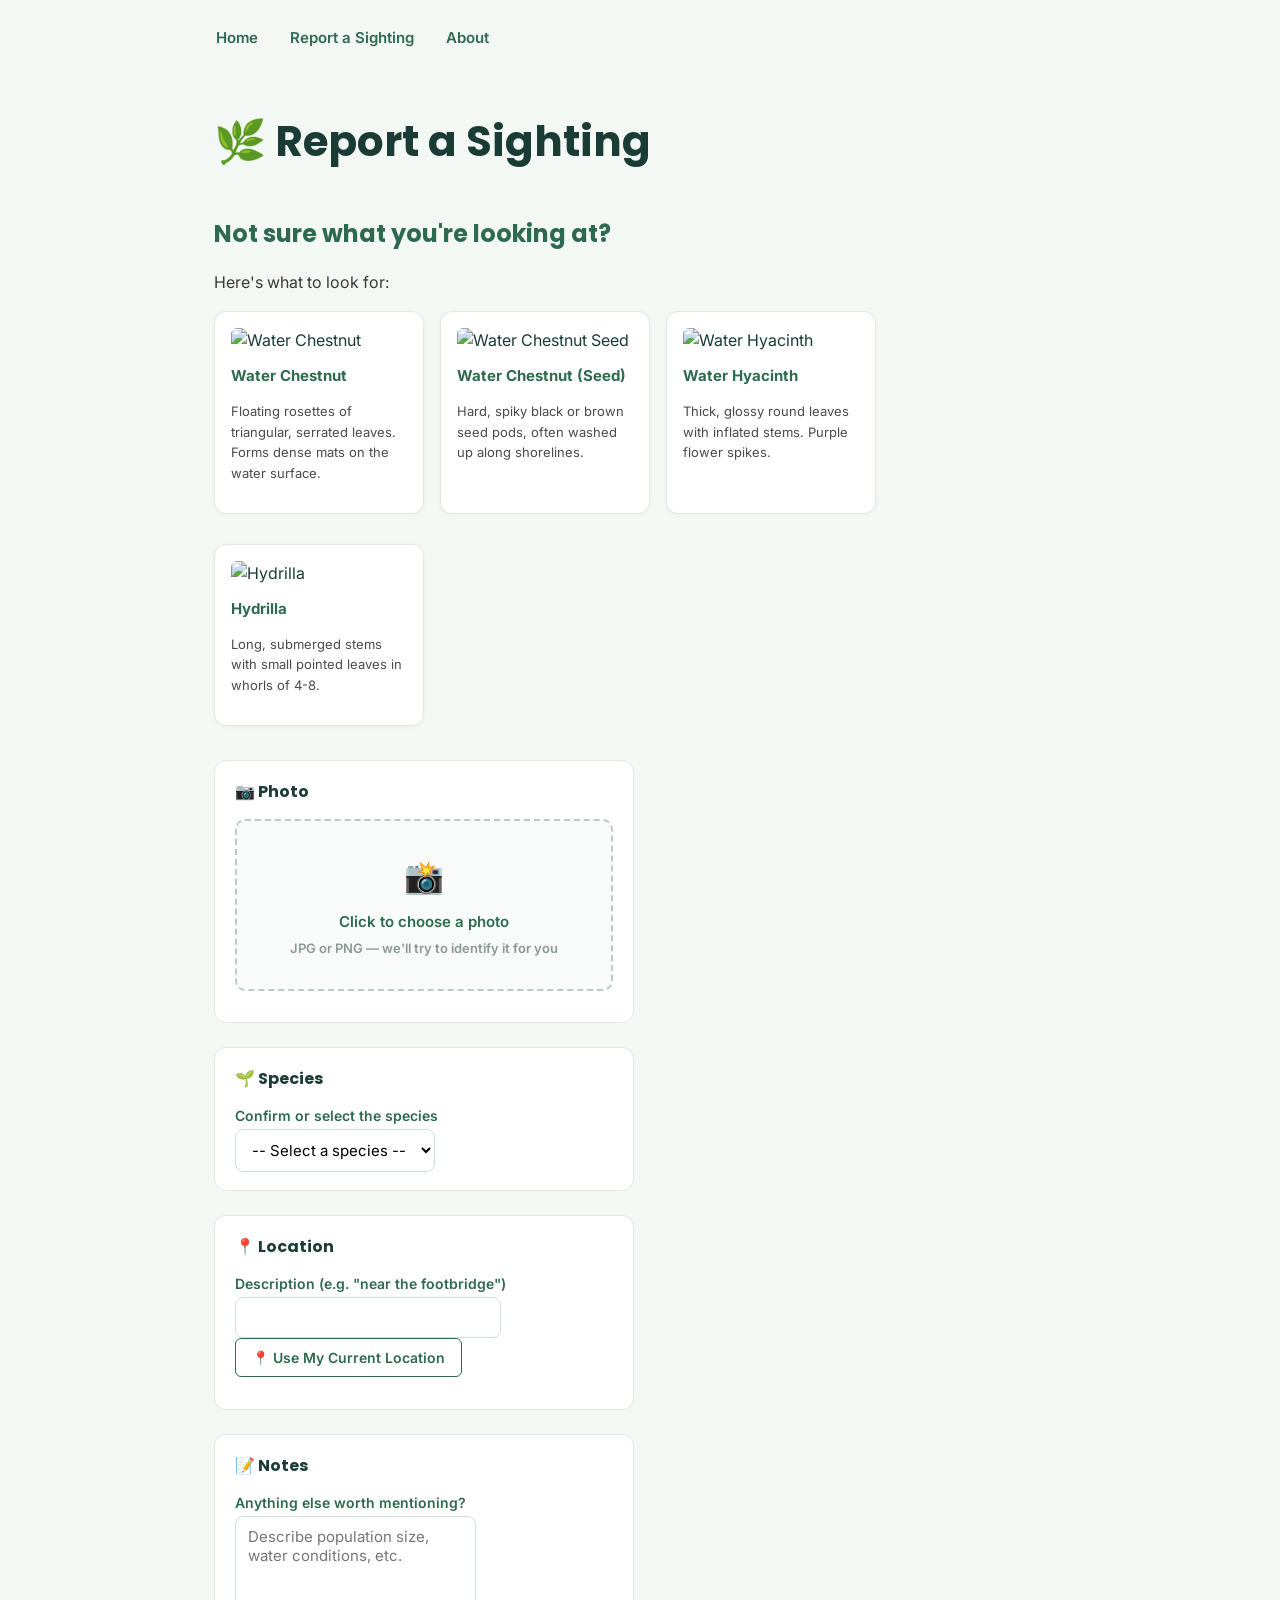
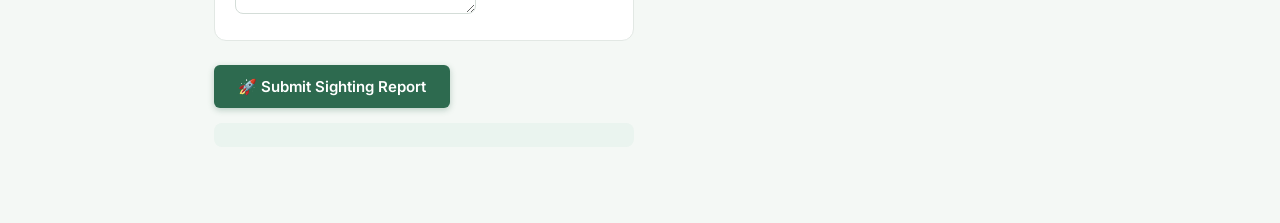
==== report.html @ e1253d5f "Add files via upload" ====
<!DOCTYPE html>
<html>
<head>
  <title>Report a Sighting</title>
  <link rel="stylesheet" href="style.css">
  <link rel="preconnect" href="https://fonts.googleapis.com">
  <link href="https://fonts.googleapis.com/css2?family=Poppins:wght@600;700&family=Inter:wght@400;500;600&display=swap" rel="stylesheet">
  <script src="https://cdn.jsdelivr.net/npm/@tensorflow/tfjs@latest/dist/tf.min.js"></script>
  <script src="https://cdn.jsdelivr.net/npm/@teachablemachine/image@latest/dist/teachablemachine-image.min.js"></script>
</head>
<body>
  <nav>
    <a href="index.html">Home</a>
    <a href="report.html">Report a Sighting</a>
    <a href="about.html">About</a>
  </nav>

  <h1>🌿 Report a Sighting</h1>

  <div class="id-guide">
    <h2>Not sure what you're looking at?</h2>
    <p>Here's what to look for:</p>
    <div class="species-cards">
      <div class="species-card">
        <img src="images/water chestnuts/waterchestnut3_460.jpg" alt="Water Chestnut">
        <strong>Water Chestnut</strong>
        <p>Floating rosettes of triangular, serrated leaves. Forms dense mats on the water surface.</p>
      </div>
      <div class="species-card">
        <img src="images/water chestnut seeds/images (2).jpeg" alt="Water Chestnut Seed">
        <strong>Water Chestnut (Seed)</strong>
        <p>Hard, spiky black or brown seed pods, often washed up along shorelines.</p>
      </div>
      <div class="species-card">
        <img src="images/water hyacinth/Eichhornia_crassipes_FlickrCommons_Andreas_Kay.jpg" alt="Water Hyacinth">
        <strong>Water Hyacinth</strong>
        <p>Thick, glossy round leaves with inflated stems. Purple flower spikes.</p>
      </div>
      <div class="species-card">
        <img src="images/hydrilla/test.jpg" alt="Hydrilla">
        <strong>Hydrilla</strong>
        <p>Long, submerged stems with small pointed leaves in whorls of 4-8.</p>
      </div>
    </div>
  </div>

  <form id="sighting-form">

    <div class="form-section">
      <h3>📷 Photo</h3>
      <label for="photo" class="photo-dropzone">
        <span class="dropzone-icon">📸</span>
        <span class="dropzone-text">Click to choose a photo</span>
        <span class="dropzone-subtext">JPG or PNG — we'll try to identify it for you</span>
      </label>
      <input type="file" id="photo" accept="image/jpeg,image/png" style="display:none;">
      
      <p id="photo-filename"></p>
      
      <div id="preview-container" style="display:none; margin-top: 15px; text-align: center;">
        <img id="preview-image" src="#" alt="Sighting Preview" style="max-width: 100%; max-height: 250px; border-radius: 8px; border: 2px dashed #ccc;">
      </div>

      <div id="id-suggestion-box" class="id-suggestion-box" style="display:none;">
        <p id="id-suggestion"></p>
      </div>
    </div>

    <div class="form-section">
      <h3>🌱 Species</h3>
      <label for="species">Confirm or select the species</label>
      <select id="species" required>
        <option value="">-- Select a species --</option>
        <option value="Water Chestnut">Water Chestnut</option>
        <option value="Water Chestnut Seed">Water Chestnut Seed</option>
        <option value="Water Hyacinth">Water Hyacinth</option>
        <option value="Hydrilla">Hydrilla</option>
        <option value="Other">Other</option>
      </select>
    </div>

    <div class="form-section">
      <h3>📍 Location</h3>
      <label for="location">Description (e.g. "near the footbridge")</label>
      <input type="text" id="location" required>
      <button type="button" id="get-location">📍 Use My Current Location</button>
      <p id="location-status"></p>
    </div>

    <div class="form-section">
      <h3>📝 Notes</h3>
      <label for="notes">Anything else worth mentioning?</label>
      <textarea id="notes" rows="4" placeholder="Describe population size, water conditions, etc."></textarea>
    </div>

    <!-- Fixed Form Submissions Container & Added Missing Confirmation element -->
    <div class="form-actions">
      <button type="submit" id="submit-btn" class="btn-submit">🚀 Submit Sighting Report</button>
      <p id="confirmation" style="margin-top: 15px; font-weight: 500; text-align: center; color: #2e7d32;"></p>
    </div>

  </form>

  <!-- CRITICAL FIX: Linked your modular script file into the page layout -->
  <script type="module" src="script.js"></script>
</body>
</html>
---- style.css ----
* {
  box-sizing: border-box;
}

body {
  font-family: 'Inter', Arial, sans-serif;
  background-color: #f4f8f5;
  color: #1a3c34;
  max-width: 900px;
  margin: 0 auto;
  padding: 0 24px 60px;
  line-height: 1.6;
}

h1, h2 {
  font-family: 'Poppins', Arial, sans-serif;
}

h1 {
  font-size: 42px;
  color: #1a3c34;
  margin-top: 30px;
  margin-bottom: 8px;
}

h2 {
  color: #2d6a4f;
  font-size: 24px;
  margin-top: 40px;
  margin-bottom: 12px;
}

p {
  font-size: 16px;
  color: #3a3a3a;
}

/* --- Nav --- */
nav {
  display: flex;
  gap: 28px;
  padding: 20px 0;
  margin-bottom: 10px;
}

nav a {
  text-decoration: none;
  color: #2d6a4f;
  font-weight: 600;
  font-size: 15px;
  padding: 6px 2px;
  border-bottom: 2px solid transparent;
  transition: border-color 0.2s ease;
}

nav a:hover {
  border-bottom: 2px solid #2d6a4f;
}

/* --- Hero section (homepage) --- */
.hero {
  background: linear-gradient(135deg, #2d6a4f, #1a3c34);
  color: white;
  padding: 50px 36px;
  border-radius: 16px;
  margin: 20px 0 40px;
}

.hero h1 {
  color: white;
  margin-top: 0;
}

.hero p {
  color: #d8ece2;
  font-size: 18px;
  margin-bottom: 0;
}

/* --- Buttons --- */
button, .btn {
  cursor: pointer;
  border-radius: 6px;
  font-family: 'Inter', sans-serif;
  font-weight: 600;
}

button[type="submit"] {
  background-color: #2d6a4f;
  color: white;
  border: none;
  padding: 12px 24px;
  font-size: 15px;
  box-shadow: 0 2px 6px rgba(45, 106, 79, 0.3);
  transition: transform 0.15s ease, box-shadow 0.15s ease;
}

button[type="submit"]:hover {
  transform: translateY(-1px);
  box-shadow: 0 4px 10px rgba(45, 106, 79, 0.4);
}

#get-location {
  background-color: white;
  color: #2d6a4f;
  border: 1.5px solid #2d6a4f;
  padding: 10px 16px;
  font-size: 14px;
}

#get-location:hover {
  background-color: #eaf4ef;
}

/* --- Form --- */
form {
  display: flex;
  flex-direction: column;
  max-width: 420px;
  gap: 6px;
  margin-top: 20px;
}

label {
  font-weight: 600;
  margin-top: 14px;
  font-size: 14px;
  color: #2d6a4f;
}

select, input, textarea {
  padding: 10px 12px;
  font-size: 15px;
  border: 1.5px solid #d4ddd8;
  border-radius: 8px;
  font-family: 'Inter', sans-serif;
  background-color: white;
  transition: border-color 0.15s ease;
}

select:focus, input:focus, textarea:focus {
  outline: none;
  border-color: #2d6a4f;
}

textarea {
  min-height: 80px;
}

#confirmation {
  margin-top: 18px;
  font-weight: 600;
  color: #2d6a4f;
  padding: 12px 16px;
  background-color: #eaf4ef;
  border-radius: 8px;
}

#location-status, #id-suggestion {
  font-size: 14px;
  color: #5a6b62;
  margin-top: 4px;
}

/* --- Cards (sightings, species ID guide) --- */
.sighting-entry, .species-card {
  background-color: white;
  border: 1px solid #e2e8e4;
  border-radius: 12px;
  padding: 16px;
  margin-bottom: 14px;
  box-shadow: 0 1px 4px rgba(0,0,0,0.04);
  transition: box-shadow 0.2s ease;
}

.sighting-entry:hover, .species-card:hover {
  box-shadow: 0 4px 14px rgba(0,0,0,0.08);
}

.sighting-entry strong {
  color: #2d6a4f;
  font-size: 18px;
}

.sighting-entry p {
  margin: 6px 0 0 0;
  font-size: 14px;
  color: #4a4a4a;
}

.sighting-photo {
  width: 100%;
  max-height: 220px;
  object-fit: cover;
  border-radius: 8px;
  margin-bottom: 10px;
}

.species-cards {
  display: flex;
  gap: 16px;
  flex-wrap: wrap;
}

.species-card {
  width: 210px;
}

.species-card img {
  width: 100%;
  height: 130px;
  object-fit: cover;
  border-radius: 6px;
  margin-bottom: 10px;
}

.species-card strong {
  display: block;
  color: #2d6a4f;
  margin-bottom: 6px;
  font-size: 15px;
}

.species-card p {
  font-size: 13px;
  color: #4a4a4a;
}

/* --- Map --- */
#map {
  height: 420px;
  border-radius: 12px;
  margin-top: 14px;
  border: 1px solid #e2e8e4;
  box-shadow: 0 2px 10px rgba(0,0,0,0.06);
}

/* --- About page photo --- */
.about-photo {
  width: 100%;
  max-width: 520px;
  border-radius: 12px;
  margin: 18px 0;
  display: block;
  box-shadow: 0 4px 14px rgba(0,0,0,0.1);
}

/* --- Mobile responsiveness --- */
@media (max-width: 600px) {
  h1 { font-size: 30px; }
  .hero { padding: 32px 20px; }
  nav { flex-wrap: wrap; gap: 16px; }
  .species-cards { flex-direction: column; }
  .species-card { width: 100%; }
}
.form-section {
  background-color: white;
  border: 1px solid #e2e8e4;
  border-radius: 12px;
  padding: 18px 20px;
  margin-bottom: 18px;
}

.form-section h3 {
  font-family: 'Poppins', sans-serif;
  font-size: 16px;
  color: #1a3c34;
  margin: 0 0 12px 0;
}

.photo-dropzone {
  display: flex;
  flex-direction: column;
  align-items: center;
  justify-content: center;
  border: 2px dashed #b8ccc2;
  border-radius: 10px;
  padding: 30px 16px;
  cursor: pointer;
  text-align: center;
  background-color: #f9fbfa;
  transition: border-color 0.2s ease, background-color 0.2s ease;
}

.photo-dropzone:hover {
  border-color: #2d6a4f;
  background-color: #eef6f1;
}

.dropzone-icon {
  font-size: 32px;
  margin-bottom: 8px;
}

.dropzone-text {
  font-weight: 600;
  color: #2d6a4f;
  font-size: 15px;
}

.dropzone-subtext {
  font-size: 13px;
  color: #8a9a91;
  margin-top: 4px;
}

#photo-filename {
  font-size: 13px;
  color: #5a6b62;
  margin-top: 8px;
  text-align: center;
}

.id-suggestion-box {
  background-color: #eaf4ef;
  border: 1px solid #b8ccc2;
  border-radius: 8px;
  padding: 12px 14px;
  margin-top: 12px;
}

.id-suggestion-box p {
  margin: 0;
  color: #1a3c34;
  font-size: 14px;
  font-weight: 500;
}
.sighting-photo {
  display: block; /* 👈 Forces the image onto its own line above the text */
  width: 100%;
  max-height: 220px;
  object-fit: cover;
  border-radius: 8px;
  margin-bottom: 12px;
}
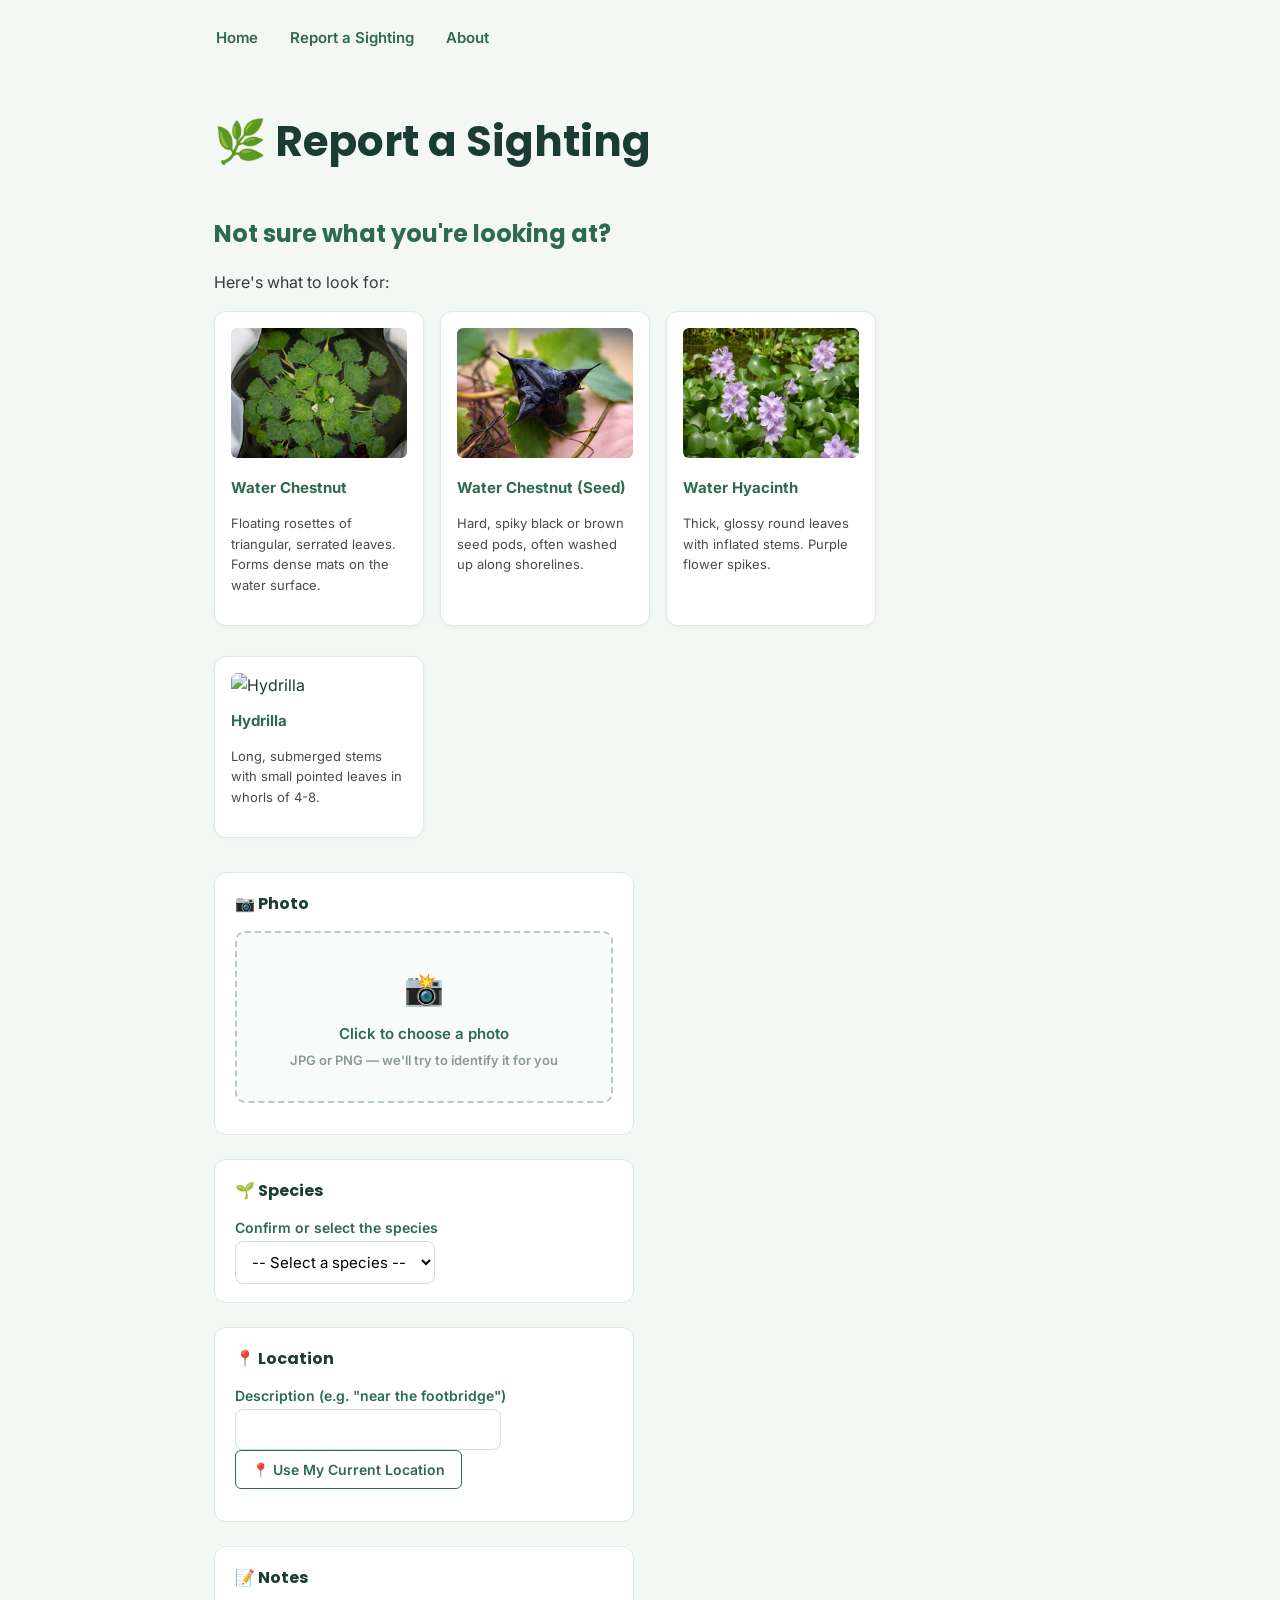
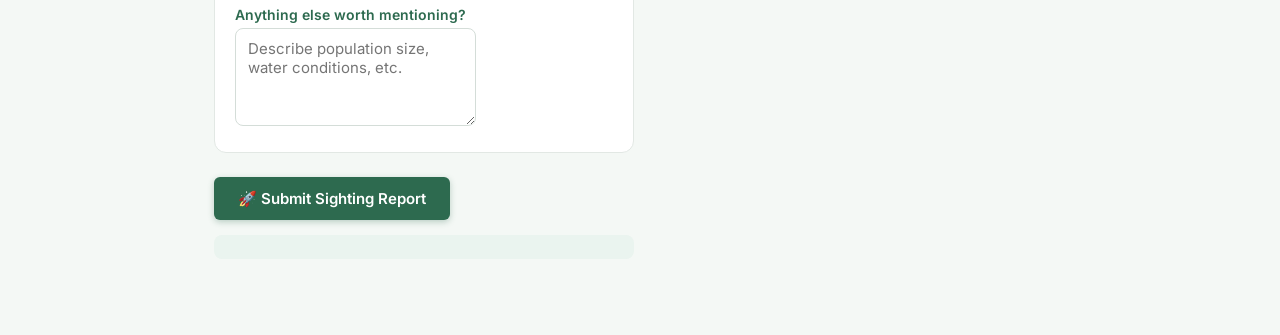
==== commit 7443a3bd: "Update report.html" ====
--- a/report.html
+++ b/report.html
@@ -22,22 +22,22 @@
     <p>Here's what to look for:</p>
     <div class="species-cards">
       <div class="species-card">
-        <img src="images/water chestnuts/waterchestnut3_460.jpg" alt="Water Chestnut">
+        <img src="waterchestnut3_460.jpg" alt="Water Chestnut">
         <strong>Water Chestnut</strong>
         <p>Floating rosettes of triangular, serrated leaves. Forms dense mats on the water surface.</p>
       </div>
       <div class="species-card">
-        <img src="images/water chestnut seeds/images (2).jpeg" alt="Water Chestnut Seed">
+        <img src="water-chestnut-seed.jpeg" alt="Water Chestnut Seed">
         <strong>Water Chestnut (Seed)</strong>
         <p>Hard, spiky black or brown seed pods, often washed up along shorelines.</p>
       </div>
       <div class="species-card">
-        <img src="images/water hyacinth/Eichhornia_crassipes_FlickrCommons_Andreas_Kay.jpg" alt="Water Hyacinth">
+        <img src="Eichhornia_crassipes_FlickrCommons_Andreas_Kay.jpg" alt="Water Hyacinth">
         <strong>Water Hyacinth</strong>
         <p>Thick, glossy round leaves with inflated stems. Purple flower spikes.</p>
       </div>
       <div class="species-card">
-        <img src="images/hydrilla/test.jpg" alt="Hydrilla">
+        <img src="hydrilla/test.jpg" alt="Hydrilla">
         <strong>Hydrilla</strong>
         <p>Long, submerged stems with small pointed leaves in whorls of 4-8.</p>
       </div>
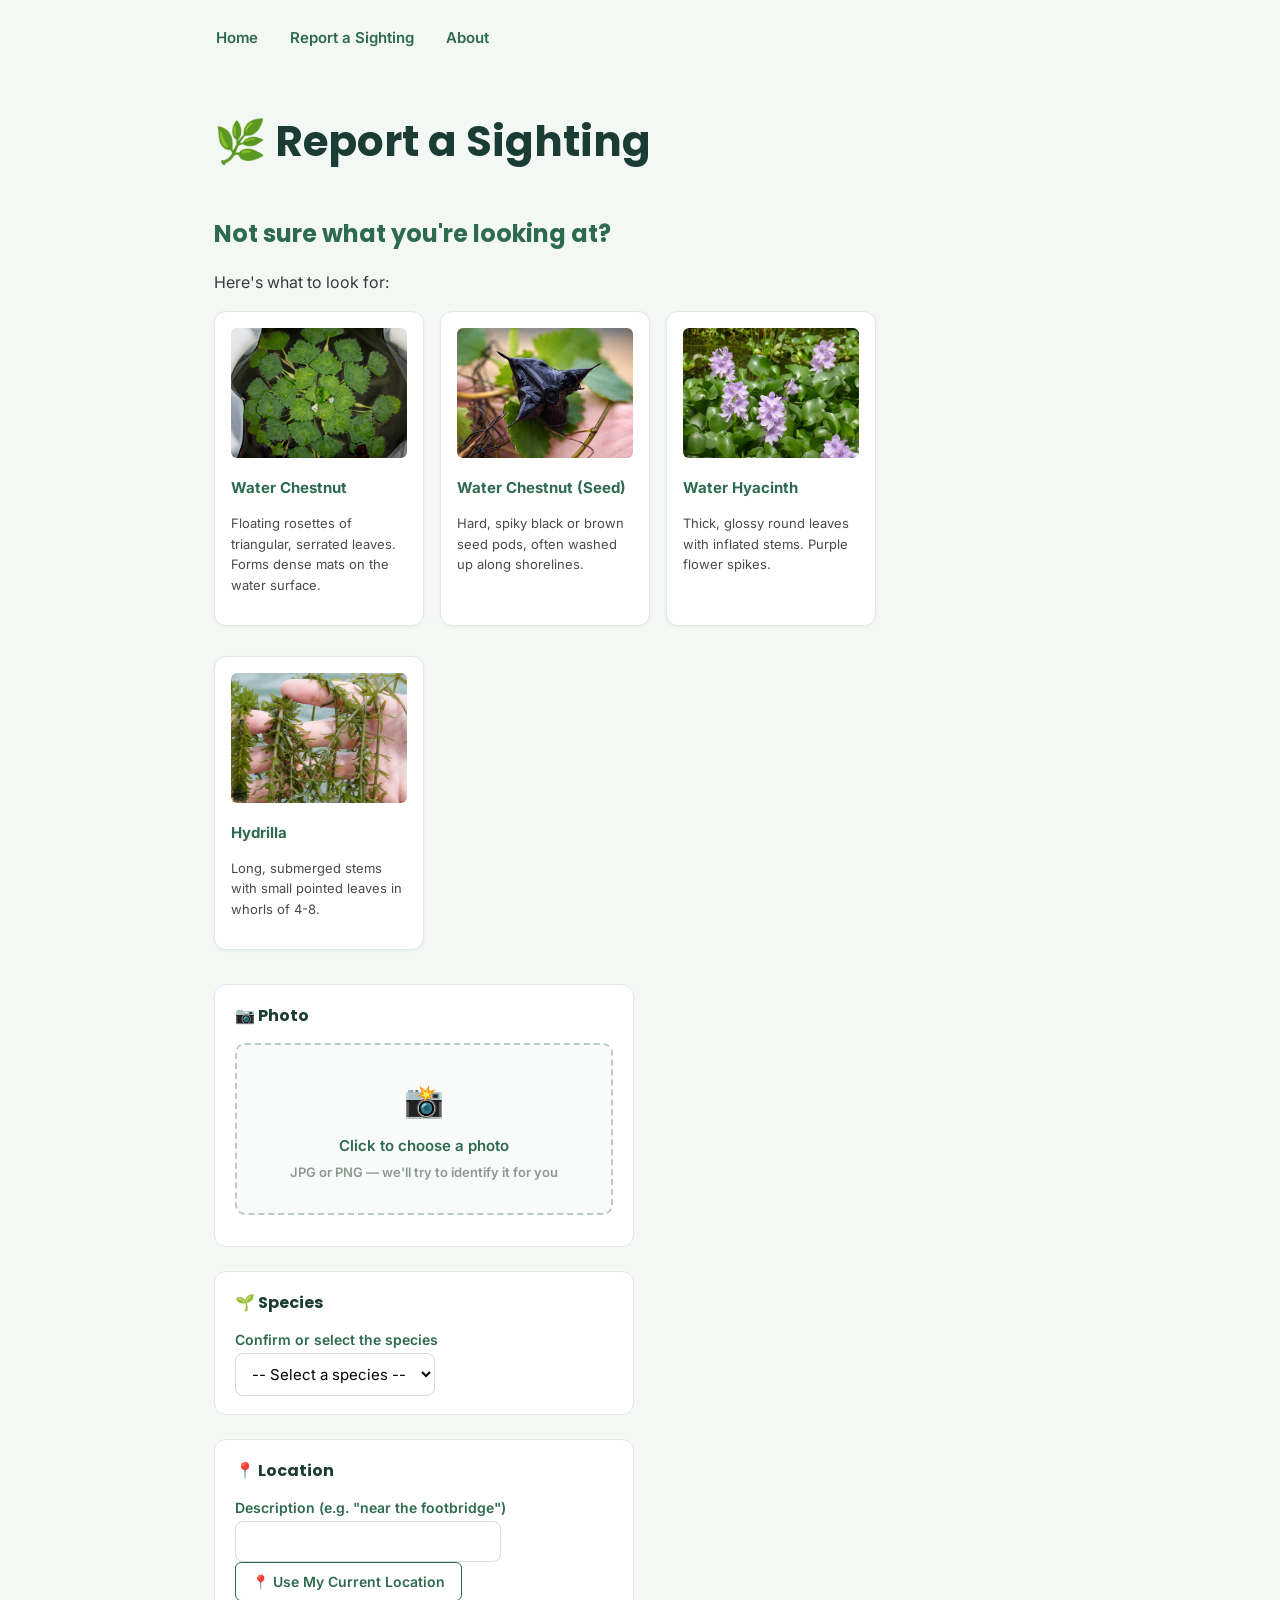
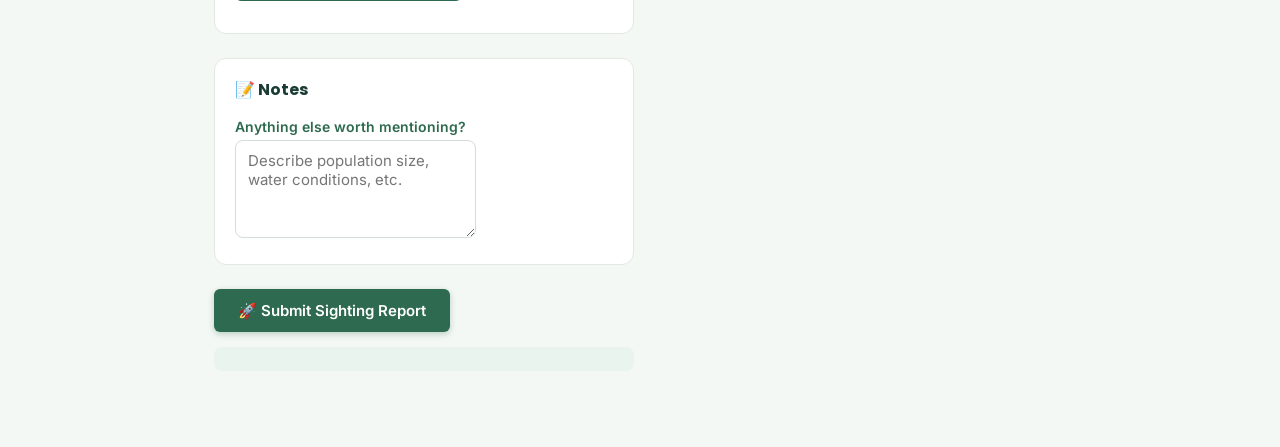
==== commit f0494f08: "Fix image source path for Hydrilla species card" ====
--- a/report.html
+++ b/report.html
@@ -37,7 +37,7 @@
         <p>Thick, glossy round leaves with inflated stems. Purple flower spikes.</p>
       </div>
       <div class="species-card">
-        <img src="hydrilla/test.jpg" alt="Hydrilla">
+        <img src="hydrilla123.jpg" alt="Hydrilla">
         <strong>Hydrilla</strong>
         <p>Long, submerged stems with small pointed leaves in whorls of 4-8.</p>
       </div>
